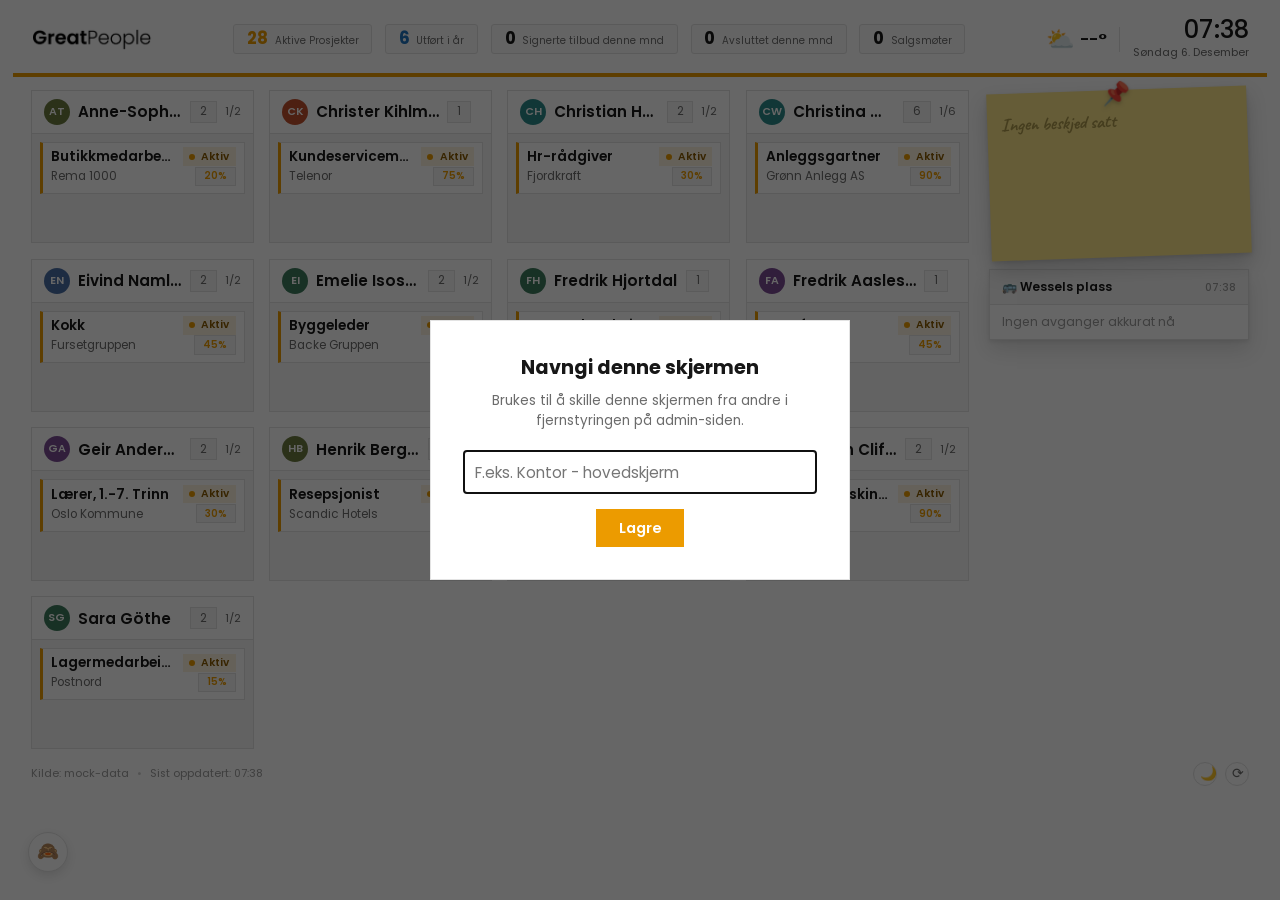
==== index.html @ 728143bd "Legg til Teamskanal-widget - siste meldinger fra Teams-gruppechatten Nytt panel i høyrespalten, mell" ====
<!DOCTYPE html>
<html lang="no">
<head>
<meta charset="UTF-8">
<meta name="viewport" content="width=device-width, initial-scale=1.0">
<title>Oppdragsoversikt</title>
<link rel="icon" href="assets/gp-favicon.png">
<link rel="preconnect" href="https://fonts.googleapis.com">
<link rel="preconnect" href="https://fonts.gstatic.com" crossorigin>
<link href="https://fonts.googleapis.com/css2?family=Poppins:wght@300;400;500;600;700&family=Caveat:wght@600;700&display=swap" rel="stylesheet">
<link rel="stylesheet" href="style.css">
</head>
<body>
<div class="board">

  <header class="topbar">
    <div class="brand">
      <img class="brand-logo" id="brandLogo" src="assets/great-people-black-logo.png" alt="GreatPeople">
    </div>

    <div class="stats" id="statsRow"></div>

    <div class="clock-block">
      <div class="vaer" id="vaerWidget">
        <div class="vaer-rad">
          <span class="vaer-ikon" id="vaerIkon">⛅</span>
          <span class="vaer-temp" id="vaerTemp">--°</span>
        </div>
        <span class="vaer-varsel" id="vaerVarsel" hidden>☂️ Ta med paraply</span>
      </div>
      <div class="clock-tid">
        <div class="clock" id="clock">--:--</div>
        <div class="date" id="dateLabel">-</div>
      </div>
    </div>
  </header>
  <div class="brand-bar"></div>

  <div class="content-row">
    <main id="lanes" class="lanes"></main>

    <aside class="side-stack" id="sideStack">
      <div class="postit">
        <div class="postit-pin">📌</div>
        <textarea id="notatTekst" class="postit-text" maxlength="500" placeholder="Ingen beskjed satt" readonly></textarea>
      </div>

      <div class="busstider">
        <div class="busstider-header" id="busstiderHeader">🚌 Wessels plass</div>
        <div class="busstider-liste" id="busstiderListe"></div>
      </div>

      <div class="teamskanal" id="teamskanalPanel" hidden>
        <div class="teamskanal-header" id="teamskanalHeader">💬 Teamskanal</div>
        <div class="teamskanal-liste" id="teamskanalListe"></div>
      </div>

      <div class="kundenytt" id="kundenyttPanel" hidden>
        <div class="kundenytt-header" id="kundenyttHeader">📣 Kundenytt</div>
        <div class="kundenytt-liste" id="kundenyttListe"></div>
      </div>
    </aside>
  </div>

  <footer class="statusbar">
    <span id="sourceBadge" class="source-badge">Kilde: mock-data</span>
    <span class="dot">•</span>
    <span id="updatedLabel">Sist oppdatert: -</span>
    <div class="statusbar-actions">
      <button id="temaBtn" type="button" title="Bytt tema" aria-label="Bytt mørkt/lyst tema">🌙</button>
      <button id="refreshBtn" type="button" title="Oppdater nå" aria-label="Oppdater nå">⟳</button>
    </div>
  </footer>

  <p id="emptyState" class="empty-state" hidden>Ingen aktive oppdrag akkurat nå.</p>

  <button id="gjesteKnapp" class="gjeste-knapp" type="button" title="Gjestevisning (Ctrl+Shift+G)" aria-label="Vis gjestevisning">🙈</button>

  <div class="feiring" id="feiringBanner" hidden>
    <div class="feiring-track" id="feiringTrack">
      <span class="feiring-tekst" id="feiringTekst1"></span>
      <span class="feiring-tekst" id="feiringTekst2" aria-hidden="true"></span>
    </div>
  </div>

  <div class="nyheter-banner" id="nyheterBanner" hidden>
    <div class="nyheter-banner-track" id="nyheterTrack">
      <span class="nyheter-banner-tekst" id="nyheterTekst1"></span>
      <span class="nyheter-banner-tekst" id="nyheterTekst2" aria-hidden="true"></span>
    </div>
  </div>

  <div class="bursdag-banner" id="bursdagBanner" hidden>
    <div class="bursdag-banner-track" id="bursdagBannerTrack">
      <span class="bursdag-banner-tekst" id="bursdagBannerTekst1"></span>
      <span class="bursdag-banner-tekst" id="bursdagBannerTekst2" aria-hidden="true"></span>
    </div>
  </div>

  <!-- Vises kun første gang tavlen åpnes på en ny fysisk skjerm/enhet - navnet lagres
       lokalt (localStorage) og brukes til å skille skjermer fra hverandre i
       fjernstyringen på /admin, se hentEllerLagSkjermNavn i app.js. -->
  <div class="skjerm-navngi" id="skjermNavngi" hidden>
    <div class="skjerm-navngi-boks">
      <h2>Navngi denne skjermen</h2>
      <p>Brukes til å skille denne skjermen fra andre i fjernstyringen på admin-siden.</p>
      <input type="text" id="skjermNavnInput" placeholder="F.eks. Kontor - hovedskjerm" maxlength="60">
      <button id="skjermNavnLagreKnapp" type="button">Lagre</button>
    </div>
  </div>

</div>

<!-- Gjestevisning - full-skjerm erstatning som skjuler kandidat-/kundenavn når det
     kommer besøk. Aktiveres med Ctrl+Shift+G, se veksleGjestevisning i app.js. -->
<div class="gjestevisning" id="gjestevisning" hidden>
  <header class="gjeste-topp">
    <img class="gjeste-logo" id="gjesteLogo" src="assets/great-people-black-logo.png" alt="GreatPeople">
    <div class="gjeste-vaer-klokke">
      <div class="gjeste-vaer-rad">
        <div class="vaer">
          <div class="vaer-rad">
            <span class="vaer-ikon" id="gjesteVaerIkon">⛅</span>
            <span class="vaer-temp" id="gjesteVaerTemp">--°</span>
          </div>
          <span class="vaer-varsel" id="gjesteVaerVarsel" hidden>☂️ Ta med paraply</span>
        </div>
        <div class="clock-tid">
          <div class="clock" id="gjesteKlokke">--:--</div>
          <div class="date" id="gjesteDato">-</div>
        </div>
      </div>
      <div class="gjeste-varsel-liste" id="gjesteVarselListe"></div>
    </div>
  </header>

  <section class="gjeste-hero">
    <h1>Vi gjør rekruttering enklere.</h1>
    <p class="gjeste-ingress">Flere og bedre kandidater raskere.</p>
  </section>

  <div class="gjeste-stats" id="gjesteStats"></div>

  <div class="gjeste-midt">
    <section class="gjeste-panel gjeste-tjenester">
      <h2>Våre tjenester</h2>
      <ul>
        <li>
          <span class="gjeste-tjeneste-navn">Rekruttere én</span>
          <span class="gjeste-tjeneste-tekst">Vi finner og kvalifiserer kandidaten til den faste stillingen</span>
        </li>
        <li>
          <span class="gjeste-tjeneste-navn">Rekruttere flere</span>
          <span class="gjeste-tjeneste-tekst">Flere roller i samme prosess, med felles fremdrift</span>
        </li>
        <li>
          <span class="gjeste-tjeneste-navn">Leie én eller flere</span>
          <span class="gjeste-tjeneste-tekst">Innleie og interim når behovet er midlertidig</span>
        </li>
      </ul>
    </section>

    <section class="gjeste-panel gjeste-graf-kort">
      <h2>Oppdrag fullført per måned</h2>
      <div class="gjeste-graf" id="gjesteGrafOppdrag"></div>
    </section>
  </div>

  <footer class="gjeste-bunn">
    <div class="gjeste-trender-kort">
      <h2>Vi er eksperter som rekrutterer eksperter</h2>
      <div class="gjeste-trender-liste" id="gjesteTrenderListe"></div>
    </div>
    <span class="gjeste-nettside">greatpeople.no</span>
  </footer>
</div>

<script src="data/mock-oppdrag.js"></script>
<script src="recman-adapter.js"></script>
<script src="busstider.js"></script>
<script src="telling.js"></script>
<script src="vaer.js"></script>
<script src="feiring.js"></script>
<script src="nrk.js"></script>
<script src="kundenytt.js"></script>
<script src="teamskanal.js"></script>
<script src="bursdager.js"></script>
<script src="app.js"></script>
</body>
</html>
---- style.css ----
/* Fargar og typografi hentet fra greatpeople.no (Poppins, sort/hvit, oransje
   #ec9b00 aksent, skarpe kanter - se README for detaljer om kilden). */
:root {
  --bg-0: #ffffff;
  --bg-1: #f7f7f7;
  --surface: #ffffff;
  --surface-2: #fafafa;
  --border: #e3e3e3;
  --text: #171717;
  --text-muted: #6b6b6b;
  --text-faint: #9c9c9c;

  --aktiv: #ec9b00;
  --aktiv-soft: rgba(236, 155, 0, 0.12);
  --utfort: #1e73be;
  --utfort-soft: rgba(30, 115, 190, 0.12);
  --pa-vent: #767676;
  --pa-vent-soft: rgba(118, 118, 118, 0.12);
  --neutral: #cfcfcf;

  /* Egne, mørkere varianter KUN til tekst oppå de lyse *-soft-flatene. Merkefargen
     #ec9b00 mot sin egen lyse tint gir bare 2.1:1 kontrast - altfor svakt å lese på
     en vegghengt skjerm. Selve merkefargen (kantlinjer, prikker, aksenter) er uendret. */
  --aktiv-tekst: #8a5b00;
  --utfort-tekst: #175a94;
  --pa-vent-tekst: #5c5c5c;

  --palette-1: #4a6fa5;
  --palette-2: #7b4b94;
  --palette-3: #c1502e;
  --palette-4: #2b8a8a;
  --palette-5: #6b7a3f;
  --palette-6: #4b4e9e;
  --palette-7: #a3542c;
  --palette-8: #3d7a5c;

  font-family: "Poppins", -apple-system, BlinkMacSystemFont, "Segoe UI", sans-serif;
}

/* Manuell nattmodus (bryter i footeren, se temaBtn i app.js) - blåfargen er lysnet
   noe (#4a9eef i stedet for #1e73be) siden den opprinnelige er for mørk til å lese
   godt mot en mørk bakgrunn. */
:root[data-theme="dark"] {
  --bg-0: #121212;
  --bg-1: #1a1a1a;
  --surface: #1e1e1e;
  --surface-2: #242424;
  --border: #333333;
  --text: #f0f0f0;
  --text-muted: #a8a8a8;
  --text-faint: #767676;

  --utfort: #4a9eef;
  --utfort-soft: rgba(74, 158, 239, 0.16);
  --aktiv-soft: rgba(236, 155, 0, 0.16);
  --pa-vent: #a8a8a8;
  --pa-vent-soft: rgba(168, 168, 168, 0.16);

  /* I nattmodus er det motsatt problem - mot mørk bakgrunn er det de LYSE variantene
     som leses best, så her peker tekstfargene tilbake på selve merkefargene. */
  --aktiv-tekst: #f0ad20;
  --utfort-tekst: #4a9eef;
  --pa-vent-tekst: #b8b8b8;
}

* { box-sizing: border-box; }

html, body {
  height: 100%;
  margin: 0;
  overflow: hidden;
  background: var(--bg-0);
  color: var(--text);
}

body {
  background: var(--bg-0);
}

.board {
  height: 100vh;
  display: flex;
  flex-direction: column;
  padding: clamp(14px, 2vh, 28px) clamp(18px, 2.4vw, 40px);
  /* ekstra bunnmarg reservert til feirings- OG nyhetsbanneren (44px hver + 8px luft),
     permanent slik at statuslinjen aldri havner under dem når feiringsbanneret dukker
     opp oppå den alltid synlige nyhetslinjen */
  padding-bottom: calc(clamp(14px, 2vh, 28px) + 96px);
  gap: clamp(10px, 1.4vh, 16px);
}

/* ---------- Topbar ---------- */

.topbar {
  display: flex;
  align-items: center;
  gap: clamp(8px, 1.6vw, 36px);
  flex-wrap: nowrap;
  min-width: 0;
}

.brand {
  display: flex;
  align-items: center;
  gap: 0.85rem;
  flex: 0 0 auto;
}

.brand-logo {
  height: clamp(22px, 2.6vh, 30px);
  width: auto;
  display: block;
}

.brand-divider {
  width: 1px;
  height: clamp(20px, 2.6vh, 28px);
  background: var(--border);
}

.brand h1 {
  font-size: clamp(0.92rem, 1.5vw, 1.45rem);
  font-weight: 600;
  margin: 0;
  letter-spacing: -0.01em;
  white-space: nowrap;
  color: var(--text);
}

.brand-bar {
  height: 4px;
  background: var(--aktiv);
  flex: 0 0 auto;
  margin: 0 clamp(-18px, -2.4vw, -40px);
}

.stats {
  display: flex;
  gap: clamp(5px, 1vw, 22px);
  flex: 1 1 auto;
  justify-content: center;
  min-width: 0;
}

.stat-card {
  display: flex;
  align-items: baseline;
  gap: 0.4rem;
  padding: clamp(0.22rem, 0.5vw, 0.35rem) clamp(0.5rem, 1vw, 1rem);
  background: var(--surface-2);
  border: 1px solid var(--border);
  border-radius: 3px;
  flex: 0 1 auto;
}

.stat-card .value {
  font-size: clamp(0.92rem, 1.3vw, 1.5rem);
  font-weight: 700;
  line-height: 1;
  color: var(--text);
}

/* Navn + dato tar mer plass enn et rent tall - holdt mindre enn de vanlige tallene
   slik at den ikke dominerer resten av statslinjen. */
.stat-card.bursdag .value {
  font-size: clamp(0.6rem, 0.78vw, 0.76rem);
  white-space: nowrap;
}

.stat-card .label {
  font-size: clamp(0.62rem, 0.78vw, 0.88rem);
  color: var(--text-muted);
  white-space: nowrap;
}

/* Aksentfargene brukes på store, fete tall (ikke liten tekst på tint bakgrunn som i
   status-pillene), så merkefargene fungerer fint her. */
.stat-card.accent-aktiv .value { color: var(--aktiv); }
.stat-card.accent-utfort .value { color: var(--utfort); }

.clock-block {
  flex: 0 0 auto;
  display: flex;
  align-items: center;
  gap: clamp(0.45rem, 1vw, 1.1rem);
}

.vaer {
  display: flex;
  flex-direction: column;
  align-items: flex-start;
  gap: 0.1rem;
  padding-right: clamp(0.45rem, 1vw, 1.1rem);
  border-right: 1px solid var(--border);
}

.vaer-rad {
  display: flex;
  align-items: center;
  gap: 0.3rem;
}

.vaer-varsel {
  font-size: clamp(0.55rem, 0.7vw, 0.68rem);
  font-weight: 600;
  color: var(--utfort);
  white-space: nowrap;
}

.vaer-ikon {
  font-size: clamp(1.1rem, 1.8vw, 1.7rem);
  line-height: 1;
}

.vaer-temp {
  font-variant-numeric: tabular-nums;
  font-weight: 600;
  font-size: clamp(0.85rem, 1.3vw, 1.25rem);
  color: var(--text);
}

.clock-tid {
  text-align: right;
}

.clock {
  font-family: "Poppins", sans-serif;
  font-variant-numeric: tabular-nums;
  font-size: clamp(1.1rem, 1.9vw, 1.9rem);
  font-weight: 500;
  letter-spacing: 0.01em;
  line-height: 1;
  color: var(--text);
  white-space: nowrap;
}

.date {
  font-size: clamp(0.62rem, 0.85vw, 0.85rem);
  color: var(--text-muted);
  text-transform: capitalize;
  margin-top: 0.15rem;
  white-space: nowrap;
}

/* ---------- Lanes ---------- */

/* Post-it/busstider/kundenytt sto tidligere som løst fastplasserte widgets i nedre
   høyre hjørne, hver med sin egen hånd-utregnede bottom-verdi. Det ga to problemer:
   dekket ekte kort når en rådgiver sin kolonne endte opp der (Sara Göthe/Espen
   Steinsrud), og et forsøk på å reservere plass til dem etterlot mye synlig tomrom
   over dem siden de selv bare sto nederst. Nå er de en ordentlig stablet spalte
   (.side-stack) ved siden av .lanes i layouten, se .content-row under - ingen
   fastposisjonering eller magiske pixel-offsets lenger. */
.content-row {
  flex: 1 1 auto;
  min-height: 0;
  display: flex;
  gap: clamp(12px, 1.6vw, 24px);
}

.lanes {
  flex: 1 1 auto;
  min-width: 0;
  min-height: 0;
  display: grid;
  grid-template-columns: repeat(auto-fit, minmax(220px, 1fr));
  grid-auto-rows: 1fr;
  gap: clamp(8px, 1.2vw, 20px);
  /* IKKE legg til padding-bottom her for å unngå at post-it/busstider/kundenytt
     overlapper kortene - forsøkt (200px) og reversert: tilpassKortStorrelseTilSkjerm()
     jobber allerede i overkant av det den klarer for å få alt til å vise uten
     skrolling, og mindre tilgjengelig høyde presset kort til å bli usynlig
     klippet av overflow:hidden i stedet for bare dekket av et panel - reelt
     datatap, verre enn det opprinnelige overlapp-problemet. */
}

.side-stack {
  flex: 0 0 260px;
  min-height: 0;
  display: flex;
  flex-direction: column;
  gap: clamp(10px, 1.4vh, 16px);
}

/* Tetthet skalerer ned kort/avatar/skrift når det er mange rådgivere,
   slik at tavlen fortsatt får plass til alle uten å stole på skrolling. */
.lanes.density-compact { grid-template-columns: repeat(auto-fit, minmax(190px, 1fr)); }
.lanes.density-dense { grid-template-columns: repeat(auto-fit, minmax(160px, 1fr)); }

.lanes.density-compact .lane-header {
  padding: 8px 12px;
  gap: 0.5rem;
}

.lanes.density-compact .avatar {
  width: 26px;
  height: 26px;
  font-size: 0.68rem;
}

/* Rådgivernavnet er det første man leter etter på avstand - hevet 2026-09-02 fra
   0.82rem/0.74rem, som ga ~13px og ~12px på en 1080p-skjerm. */
.lanes.density-compact .lane-header .name {
  font-size: 0.95rem;
}

.lanes.density-compact .lane-body {
  padding: 8px;
  gap: 0.45rem;
}

.lanes.density-dense .lane-header {
  padding: 6px 10px;
  gap: 0.4rem;
}

.lanes.density-dense .avatar {
  width: 22px;
  height: 22px;
  font-size: 0.6rem;
}

.lanes.density-dense .lane-header .name {
  font-size: 0.85rem;
}

.lanes.density-dense .lane-count {
  font-size: 0.62rem;
  padding: 0.1rem 0.45rem;
}

.lanes.density-dense .lane-body {
  padding: 6px;
  gap: 0.35rem;
}

/* Kort-skala styrer hvor kompakt ETT kort er, uavhengig av tetthet (som styrer
   kolonner/rådgivere). app.js velger nivå etter hvor mange oppdrag den fulleste
   rådgiveren har.
   Endret 2026-09-02: det var tidligere fire nivåer, hvor de to tetteste presset
   teksten ned til ~10px og ~9px - uleselig på en vegghengt skjerm, og de var i
   praksis ALLTID i bruk fordi algoritmen prioriterte "alt inn samtidig" over
   lesbarhet. Nå finnes bare to nivåer, begge med lesbar tekst, og rotasjonen
   (initialiserRotasjon i app.js) tar over for det som ikke får plass. */
.lanes.card-scale-1 .card {
  padding: 0.42rem 0.6rem;
}

.lanes.card-scale-1 .card .tittel {
  font-size: 0.95rem;
}

.lanes.card-scale-1 .card .kunde {
  font-size: 0.82rem;
}

.lanes.card-scale-1 .card .tittel-rad {
  margin-bottom: 0.1rem;
}

.lanes.card-scale-1 .card .kunde-rad {
  margin-bottom: 0.3rem;
}

.lanes.card-scale-1 .lane-body {
  gap: 0.3rem;
}

/* Tetteste nivå - fortsatt lesbar tekst (0.85rem / 0.74rem). Får det fortsatt ikke
   plass her, roterer kolonnen mellom sider i stedet for å krympe videre. */
.lanes.card-scale-2 .card {
  padding: 0.28rem 0.5rem;
}

.lanes.card-scale-2 .card .tittel {
  font-size: 0.85rem;
  line-height: 1.25;
}

.lanes.card-scale-2 .card .tittel-rad {
  margin-bottom: 0.05rem;
}

.lanes.card-scale-2 .card .kunde {
  font-size: 0.74rem;
  line-height: 1.2;
}

.lanes.card-scale-2 .card .kunde-rad {
  margin-bottom: 0.18rem;
}

.lanes.card-scale-2 .status-pill {
  font-size: 0.66rem;
  padding: 0.08rem 0.4rem;
}

.lanes.card-scale-2 .card-right {
  font-size: 0.68rem;
}

.lanes.card-scale-2 .lane-body {
  gap: 0.22rem;
}

.lane {
  display: flex;
  flex-direction: column;
  min-height: 0;
  background: var(--surface);
  border: 1px solid var(--border);
  overflow: hidden;
}

.lane-header {
  display: flex;
  align-items: center;
  gap: 0.65rem;
  padding: clamp(10px, 1.4vh, 16px) clamp(12px, 1.4vw, 18px);
  border-bottom: 1px solid var(--border);
  flex: 0 0 auto;
}

.avatar {
  width: clamp(30px, 2.6vw, 38px);
  height: clamp(30px, 2.6vw, 38px);
  border-radius: 50%;
  display: flex;
  align-items: center;
  justify-content: center;
  font-weight: 600;
  font-size: clamp(0.75rem, 1vw, 0.9rem);
  color: #ffffff;
  flex: 0 0 auto;
}

.lane-header .name {
  font-weight: 600;
  font-size: clamp(0.85rem, 1.1vw, 1rem);
  overflow: hidden;
  text-overflow: ellipsis;
  white-space: nowrap;
  color: var(--text);
}

.lane-count {
  margin-left: auto;
  font-size: clamp(0.72rem, 0.9vw, 0.82rem);
  color: var(--text-muted);
  background: var(--bg-1);
  border: 1px solid var(--border);
  padding: 0.1rem 0.55rem;
  flex: 0 0 auto;
}

/* "1/2" osv. - vises kun når rådgiveren har flere oppdrag enn det får plass til
   samtidig og kolonnen roterer mellom sider, se initialiserRotasjon()/rullSider()
   i app.js. Tom span (ingen innhold) resten av tiden, tar ikke plass da. */
.lane-side {
  font-size: clamp(0.7rem, 0.85vw, 0.8rem);
  /* var --text-faint (2.75:1 mot hvitt) - for svakt til å leses på avstand */
  color: var(--text-muted);
  font-variant-numeric: tabular-nums;
  flex: 0 0 auto;
}

.lane-body {
  flex: 1 1 auto;
  min-height: 0;
  /* Ingen skrolling. app.js krymper kortene til de får plass (to nivåer), og roterer
     mellom sider hvis selv det tetteste nivået ikke holder - se initialiserRotasjon. */
  overflow: hidden;
  padding: clamp(10px, 1.2vh, 14px);
  display: flex;
  flex-direction: column;
  gap: 0.6rem;
  background: var(--bg-1);
  /* Rolig innblending når rotasjonen bytter side (se visSide i app.js) */
  transition: opacity 0.18s ease;
}

.lane-body.bytter-side {
  opacity: 0;
}

.lane-empty {
  color: var(--text-faint);
  font-size: 0.85rem;
  padding: 0.5rem 0.2rem;
}

/* ---------- Cards ---------- */

.card {
  position: relative;
  background: var(--surface);
  border: 1px solid var(--border);
  border-left: 3px solid var(--neutral);
  padding: 0.7rem 0.85rem;
  flex: 0 0 auto;
}

.card.status-aktiv { border-left-color: var(--aktiv); }
.card.status-utfort { border-left-color: var(--utfort); opacity: 0.85; }
.card.status-paVent { border-left-color: var(--pa-vent); opacity: 0.85; }

/* Overlegg, ikke en del av flyten - tar aldri plass fra selve kortinnholdet, uansett
   hvor tett tilpassKortStorrelseTilSkjerm() pakker kortene sammen.
   Flyttet fra høyre til VENSTRE hjørne 2026-09-02: status-pillen ("Aktiv") ble flyttet
   opp på tittellinja samme dag, og lå da rett under "Ny"-merket i høyre hjørne. */
.ny-merke {
  position: absolute;
  top: -6px;
  left: -6px;
  background: var(--aktiv);
  color: #ffffff;
  font-size: 0.6rem;
  font-weight: 700;
  text-transform: uppercase;
  letter-spacing: 0.03em;
  padding: 0.12rem 0.4rem;
  line-height: 1.2;
  z-index: 1;
}

/* Rolle (linje 1) og kundenavn (linje 2) - egne linjer, alltid synlige på alle
   tetthetsnivåer (se card-scale-* under). Kunde-linjen hadde tidligere display:none på
   tetthet 2-4 for å spare høyde, som gjorde at kundenavnet i praksis var usynlig på de
   fleste kort - fjernet 2026-09-02. Et forsøk på å rulle for lange linjer i stedet for
   å klippe med "..." ble reversert samme dag (for mye samtidig bevegelse på tavlen) -
   hver linje forkortes nå bare med "..." i de sjeldne tilfellene den ikke får plass. */
/* Status ("Aktiv") og prosent/dato ligger på SAMME linje som hhv. rolle og kunde
   (høyrestilt), i stedet for en egen meta-rad under - sparer en hel linjes høyde per
   kort. Tekstene krymper (min-width:0 + ellipsis) før pillen/prosenten gjør det, siden
   de sistnevnte alltid skal være fullt lesbare. */
.card .tittel-rad,
.card .kunde-rad {
  display: flex;
  align-items: center;
  justify-content: space-between;
  gap: 0.5rem;
}

.card .tittel-rad {
  margin-bottom: 0.15rem;
}

/* Skriftstørrelsene er hevet 2026-09-02: tavlen henger på veggen og leses på avstand,
   men endte i praksis på ~10px tittel / ~9px kunde fordi tetthetsalgoritmen komprimerte
   så langt ned den kunne for å få ALT inn samtidig. Nå settes lesbarhet først, og
   rotasjonen (se initialiserRotasjon i app.js) tar seg av det som ikke får plass. */
.card .tittel {
  flex: 1 1 auto;
  min-width: 0;
  font-weight: 600;
  font-size: clamp(0.95rem, 1.05vw, 1.15rem);
  overflow: hidden;
  text-overflow: ellipsis;
  white-space: nowrap;
  color: var(--text);
}

.card .kunde {
  flex: 1 1 auto;
  min-width: 0;
  font-size: clamp(0.82rem, 0.9vw, 0.98rem);
  color: var(--text-muted);
  overflow: hidden;
  text-overflow: ellipsis;
  white-space: nowrap;
}

.status-pill {
  flex: 0 0 auto;
  display: inline-flex;
  align-items: center;
  gap: 0.4rem;
  font-size: clamp(0.66rem, 0.78vw, 0.74rem);
  font-weight: 600;
  padding: 0.18rem 0.55rem;
  white-space: nowrap;
}

.status-pill::before {
  content: "";
  width: 6px;
  height: 6px;
  border-radius: 50%;
  background: currentColor;
}

/* Tekstfargene er de mørkere *-tekst-variantene (se :root) - selve prikken beholder
   merkefargen, slik at fargekodingen er like tydelig som før. Prikken pulserte
   tidligere i det uendelige på hvert eneste aktive kort (50+ samtidig på tavlen);
   fjernet 2026-09-02 for å holde tavlen rolig. */
.status-pill.status-aktiv {
  color: var(--aktiv-tekst);
  background: var(--aktiv-soft);
}

.status-pill.status-aktiv::before {
  background: var(--aktiv);
}

.status-pill.status-utfort {
  color: var(--utfort-tekst);
  background: var(--utfort-soft);
}

.status-pill.status-utfort::before {
  background: var(--utfort);
}

.status-pill.status-paVent {
  color: var(--pa-vent-tekst);
  background: var(--pa-vent-soft);
}

.status-pill.status-paVent::before {
  background: var(--pa-vent);
}

.card-right {
  flex: 0 0 auto;
  display: flex;
  align-items: center;
  gap: 0.55rem;
  font-size: clamp(0.7rem, 0.82vw, 0.8rem);
  color: var(--text-muted);
  white-space: nowrap;
}

.card-right .fremdrift {
  background: var(--bg-1);
  border: 1px solid var(--border);
  padding: 0.1rem 0.5rem;
  font-size: 0.9em;
  font-weight: 600;
  color: var(--aktiv);
}

.progress-bar {
  height: 3px;
  margin-top: 0.4rem;
  background: var(--border);
  overflow: hidden;
}

.progress-bar-fill {
  height: 100%;
  background: var(--aktiv);
}

/* I tetteste kort-modus (mange oppdrag på én rådgiver) prioriteres plass
   fremfor progresjonslinjen - prosenttallet i card-right vises fortsatt. */
.lanes.card-scale-2 .progress-bar {
  display: none;
}

/* ---------- Footer / status ---------- */

.statusbar {
  flex: 0 0 auto;
  display: flex;
  align-items: center;
  gap: 0.5rem;
  font-size: clamp(0.68rem, 0.8vw, 0.78rem);
  color: var(--text-faint);
}

.statusbar .dot { opacity: 0.5; }

.statusbar-actions {
  margin-left: auto;
  display: flex;
  gap: 0.5rem;
}

.statusbar button {
  width: 24px;
  height: 24px;
  border-radius: 50%;
  border: 1px solid var(--border);
  background: transparent;
  color: var(--text-muted);
  cursor: pointer;
  font-size: 0.85rem;
  line-height: 1;
  transition: transform 0.4s ease, color 0.2s ease, border-color 0.2s ease;
}

.statusbar button:hover {
  color: var(--text);
  border-color: var(--aktiv);
}

.statusbar button.spinning {
  transform: rotate(360deg);
}

.empty-state {
  position: absolute;
  inset: 0;
  display: flex;
  align-items: center;
  justify-content: center;
  color: var(--text-muted);
  font-size: 1.1rem;
}

#emptyState[hidden] {
  display: none;
}

/* ---------- Gjeste-knapp ---------- */

.gjeste-knapp {
  position: fixed;
  left: 28px;
  bottom: 28px;
  width: 40px;
  height: 40px;
  border-radius: 50%;
  border: 1px solid var(--border);
  background: var(--surface);
  color: var(--text-muted);
  font-size: 1.1rem;
  line-height: 1;
  cursor: pointer;
  display: flex;
  align-items: center;
  justify-content: center;
  box-shadow: 0 4px 10px rgba(0, 0, 0, 0.1);
  z-index: 50;
  transition: transform 0.15s ease, border-color 0.15s ease;
}

.gjeste-knapp:hover {
  border-color: var(--aktiv);
  transform: translateY(-1px);
}

/* ---------- Post-it ---------- */

.postit {
  flex: 0 0 auto;
  position: relative;
  min-height: 150px;
  background: #fde68a;
  box-shadow: 0 10px 20px rgba(0, 0, 0, 0.18), 0 2px 4px rgba(0, 0, 0, 0.1);
  transform: rotate(-2deg);
  padding: 18px 12px 12px;
  transition: transform 0.2s ease;
}

.postit:hover,
.postit:focus-within {
  transform: rotate(0deg) scale(1.03);
}

.postit-pin {
  position: absolute;
  top: -14px;
  left: 50%;
  transform: translateX(-50%);
  font-size: 1.4rem;
  filter: drop-shadow(0 2px 2px rgba(0, 0, 0, 0.25));
}

.postit-text {
  width: 100%;
  height: 130px;
  border: none;
  background: transparent;
  resize: none;
  cursor: default;
  font-family: "Caveat", "Poppins", cursive, sans-serif;
  font-size: 1.15rem; /* håndskrift-fonter virker mindre enn Poppins ved samme størrelse */
  font-weight: 700;
  color: #4a3b00;
  line-height: 1.3;
}

.postit-text::placeholder {
  color: rgba(74, 59, 0, 0.45);
}

.postit-text:focus {
  outline: none;
}

/* ---------- Busstider ---------- */

.busstider {
  flex: 0 0 auto;
  background: var(--surface);
  border: 1px solid var(--border);
  box-shadow: 0 10px 20px rgba(0, 0, 0, 0.12), 0 2px 4px rgba(0, 0, 0, 0.08);
}

.busstider-header {
  display: flex;
  align-items: baseline;
  justify-content: space-between;
  gap: 0.5rem;
  padding: 8px 12px;
  font-weight: 600;
  font-size: 0.76rem;
  border-bottom: 1px solid var(--border);
  background: var(--bg-1);
  overflow: hidden;
}

.busstider-header > span:first-child {
  overflow: hidden;
  text-overflow: ellipsis;
  white-space: nowrap;
}

.busstider-liste {
  padding: 8px 12px;
  display: flex;
  flex-direction: column;
  gap: 0.4rem;
  min-height: 24px;
  max-height: 180px; /* rundt 6 avganger - grense for at rutenett-innrykket nederst stemmer */
  overflow: hidden;
}

.buss-rad {
  display: flex;
  align-items: center;
  gap: 0.5rem;
  font-size: 0.78rem;
}

.buss-linje {
  flex: 0 0 auto;
  min-width: 2.1rem;
  text-align: center;
  font-weight: 700;
  font-size: 0.68rem;
  color: #ffffff;
  background: var(--aktiv);
  padding: 0.05rem 0.3rem;
  white-space: nowrap;
}

.buss-destinasjon {
  flex: 1 1 auto;
  overflow: hidden;
  text-overflow: ellipsis;
  white-space: nowrap;
  color: var(--text);
}

.buss-tid {
  flex: 0 0 auto;
  font-variant-numeric: tabular-nums;
  color: var(--text-muted);
  font-weight: 600;
}

.buss-tom {
  font-size: 0.78rem;
  color: var(--text-faint);
}

/* ---------- Kundenytt (omtale av kunder i nyhetene) ---------- */

.kundenytt {
  flex: 0 0 auto;
  max-height: 140px; /* viser kun én sak av gangen (karusell), ikke flere stablet */
  background: var(--surface);
  border: 1px solid var(--border);
  box-shadow: 0 10px 20px rgba(0, 0, 0, 0.12), 0 2px 4px rgba(0, 0, 0, 0.08);
  transform: translateX(120%);
  transition: transform 0.5s cubic-bezier(0.34, 1.56, 0.64, 1);
}

.kundenytt.vis {
  transform: translateX(0);
}

.kundenytt-header {
  display: flex;
  align-items: baseline;
  justify-content: space-between;
  gap: 0.5rem;
  padding: 8px 12px;
  font-weight: 600;
  font-size: 0.76rem;
  border-bottom: 1px solid var(--border);
  background: var(--bg-1);
}

.panel-oppdatert {
  font-weight: 500;
  font-size: 0.66rem;
  color: var(--text-faint);
  font-variant-numeric: tabular-nums;
  flex: none;
}

.kundenytt-liste {
  padding: 8px 12px;
  display: flex;
  flex-direction: column;
  gap: 0.5rem;
  max-height: 100px;
  overflow: hidden;
  transition: opacity 0.3s ease;
}

.kundenytt-liste.bytter { opacity: 0; }

.kundenytt-rad { display: flex; flex-direction: column; gap: 0.1rem; }

.kundenytt-selskap {
  font-size: 0.74rem;
  font-weight: 700;
  color: var(--text); /* nøytral, ikke oransje - skal ikke lese som en feiring */
  text-transform: uppercase;
  letter-spacing: 0.02em;
}

.kundenytt-tittel {
  font-size: 0.8rem;
  color: var(--text);
  line-height: 1.3;
  display: -webkit-box;
  -webkit-line-clamp: 3; /* kun én sak vises av gangen nå, så den får mer plass til å leses fullt ut */
  -webkit-box-orient: vertical;
  overflow: hidden;
  text-overflow: ellipsis;
}

.kundenytt-kilde {
  font-size: 0.7rem;
  color: var(--text-muted);
}

/* ---------- Teamskanal (siste meldinger fra Teams-gruppechatten) ---------- */

.teamskanal {
  flex: 0 0 auto;
  background: var(--surface);
  border: 1px solid var(--border);
  box-shadow: 0 10px 20px rgba(0, 0, 0, 0.12), 0 2px 4px rgba(0, 0, 0, 0.08);
}

.teamskanal-header {
  display: flex;
  align-items: baseline;
  justify-content: space-between;
  gap: 0.5rem;
  padding: 8px 12px;
  font-weight: 600;
  font-size: 0.76rem;
  border-bottom: 1px solid var(--border);
  background: var(--bg-1);
}

.teamskanal-liste {
  padding: 8px 12px;
  display: flex;
  flex-direction: column;
  gap: 0.55rem;
}

.teamskanal-rad { display: flex; flex-direction: column; gap: 0.1rem; }

.teamskanal-topp {
  display: flex;
  align-items: baseline;
  justify-content: space-between;
  gap: 0.5rem;
}

.teamskanal-fra {
  font-size: 0.72rem;
  font-weight: 700;
  color: var(--text);
  overflow: hidden;
  text-overflow: ellipsis;
  white-space: nowrap;
}

.teamskanal-tid {
  font-size: 0.66rem;
  color: var(--text-faint);
  font-variant-numeric: tabular-nums;
  flex: none;
}

.teamskanal-tekst {
  font-size: 0.78rem;
  color: var(--text-muted);
  line-height: 1.3;
  white-space: pre-wrap; /* hele meldingen skal med, ikke bare de første linjene */
  overflow-wrap: break-word;
}

/* ---------- Gjestevisning (Ctrl+Shift+G) ---------- */

/* Gjestesiden er det besøkende og kunder ser (aktiveres automatisk 11:00-11:30, se
   sjekkGjestevindu i app.js). Formspråket er hentet fra greatpeople.no: Poppins i vekt
   500 på store overskrifter, skarpe kanter, hvit flate med sort tekst og oransje aksent,
   og et venstrestilt hero-utsagn i stedet for en midtstilt tallvegg. Ingen kandidat-
   eller kundenavn skal forekomme her - kun aggregerte tall. */
.gjestevisning {
  position: fixed;
  inset: 0;
  z-index: 1000;
  background: var(--bg-0);
  display: grid;
  grid-template-rows: auto auto auto 1fr auto;
  gap: clamp(14px, 2.4vh, 34px);
  padding: clamp(22px, 3.4vh, 52px) clamp(26px, 4vw, 76px);
  opacity: 0;
  pointer-events: none;
  transition: opacity 0.4s ease;
  overflow: hidden;
}

.gjestevisning.vis {
  opacity: 1;
  pointer-events: auto;
}

.gjeste-topp {
  display: flex;
  align-items: flex-start;
  justify-content: space-between;
  gap: 1.5rem;
}

.gjeste-logo {
  height: clamp(30px, 3.4vh, 46px);
}

/* Selve utsagnet - samme setning og vekt som hero-en på greatpeople.no */
.gjeste-hero h1 {
  margin: 0;
  font-size: clamp(2.4rem, 5vw, 5rem);
  font-weight: 500;
  line-height: 1.04;
  letter-spacing: -0.02em;
  color: var(--text);
}

.gjeste-ingress {
  margin: clamp(0.5rem, 1.2vh, 1rem) 0 0;
  font-size: clamp(1.1rem, 1.9vw, 2rem);
  font-weight: 500;
  color: var(--aktiv);
}

.gjeste-stats {
  display: grid;
  grid-template-columns: repeat(3, 1fr);
  gap: clamp(14px, 2vw, 34px);
}

/* Aksentstrek på toppen i stedet for en hel ramme - roligere, og de store tallene får
   stå for seg selv slik de gjør på nettsiden. */
.gjeste-stat {
  padding: clamp(12px, 1.8vh, 22px) clamp(14px, 1.4vw, 22px);
  background: var(--surface);
  border-top: 3px solid var(--aktiv);
  border-bottom: 1px solid var(--border);
}

.gjeste-stat .verdi {
  font-size: clamp(2.4rem, 5vw, 4.4rem);
  font-weight: 500;
  color: var(--text);
  line-height: 1;
  font-variant-numeric: tabular-nums;
}

.gjeste-stat .etikett {
  margin-top: 0.45rem;
  font-size: clamp(0.78rem, 1vw, 1rem);
  color: var(--text-muted);
}

.gjeste-midt {
  display: grid;
  grid-template-columns: minmax(0, 1fr) minmax(0, 1.15fr);
  gap: clamp(14px, 2vw, 34px);
  min-height: 0;
}

.gjeste-panel {
  display: flex;
  flex-direction: column;
  min-height: 0;
  padding: clamp(14px, 2vh, 26px) clamp(16px, 1.8vw, 28px);
  background: var(--surface);
  border: 1px solid var(--border);
}

.gjeste-panel h2 {
  margin: 0 0 clamp(0.7rem, 1.6vh, 1.3rem);
  font-size: clamp(0.95rem, 1.2vw, 1.25rem);
  font-weight: 500;
  color: var(--text);
}

.gjeste-tjenester ul {
  margin: 0;
  padding: 0;
  list-style: none;
  display: flex;
  flex-direction: column;
  justify-content: space-evenly;
  flex: 1 1 auto;
  min-height: 0;
}

.gjeste-tjenester li {
  padding: clamp(0.5rem, 1.1vh, 0.9rem) 0 clamp(0.5rem, 1.1vh, 0.9rem) clamp(0.7rem, 1vw, 1.1rem);
  border-left: 3px solid var(--aktiv);
  margin-bottom: clamp(0.4rem, 0.9vh, 0.8rem);
}

.gjeste-tjenester li:last-child { margin-bottom: 0; }

.gjeste-tjeneste-navn {
  display: block;
  font-size: clamp(1rem, 1.35vw, 1.4rem);
  font-weight: 500;
  color: var(--text);
}

.gjeste-tjeneste-tekst {
  display: block;
  margin-top: 0.2rem;
  font-size: clamp(0.78rem, 0.95vw, 0.98rem);
  color: var(--text-muted);
  line-height: 1.4;
}

.gjeste-graf {
  display: flex;
  align-items: stretch;
  justify-content: space-between;
  gap: clamp(4px, 0.6vw, 10px);
  flex: 1 1 auto;
  min-height: 0;
}

.gjeste-graf-soyle {
  flex: 1 1 0;
  display: flex;
  flex-direction: column;
  align-items: center;
}

.gjeste-graf-track {
  flex: 1 1 auto;
  width: 100%;
  display: flex;
  align-items: flex-end;
  justify-content: center;
}

.gjeste-graf-bar {
  width: 100%;
  max-width: 30px;
  background: var(--aktiv);
  min-height: 3px;
  transition: height 0.6s ease;
}

.gjeste-graf-tall {
  font-size: clamp(0.68rem, 0.85vw, 0.9rem);
  font-weight: 500;
  color: var(--text);
  margin-bottom: 0.3rem;
  font-variant-numeric: tabular-nums;
}

.gjeste-graf-etikett {
  margin-top: 0.4rem;
  font-size: clamp(0.62rem, 0.78vw, 0.82rem);
  color: var(--text-muted);
  text-transform: uppercase;
}

.gjeste-bunn {
  display: flex;
  align-items: flex-end;
  justify-content: space-between;
  gap: clamp(14px, 2vw, 34px);
  padding-top: clamp(10px, 1.6vh, 20px);
  border-top: 1px solid var(--border);
}

.gjeste-trender-kort {
  flex: 1 1 auto;
  min-width: 0;
}

.gjeste-trender-kort h2 {
  margin: 0 0 clamp(0.5rem, 1.1vh, 0.9rem);
  font-size: clamp(0.95rem, 1.2vw, 1.25rem);
  font-weight: 500;
  color: var(--text);
}

.gjeste-trender-liste {
  display: grid;
  grid-template-columns: repeat(4, 1fr);
  gap: clamp(12px, 1.6vw, 30px);
}

.gjeste-trend {
  padding-right: clamp(6px, 0.8vw, 12px);
}

/* Nøytral farge (ikke oransje) - dette er bransjefakta, ikke våre egne tall, og skal
   lese seg tydelig annerledes enn gjeste-stat sine egne prestasjonstall. */
.gjeste-trend .tall {
  font-size: clamp(1.2rem, 1.8vw, 1.8rem);
  font-weight: 500;
  color: var(--text);
  line-height: 1;
  font-variant-numeric: tabular-nums;
}

.gjeste-trend .tekst {
  margin-top: 0.3rem;
  font-size: clamp(0.7rem, 0.85vw, 0.88rem);
  color: var(--text-muted);
  line-height: 1.35;
}

.gjeste-nettside {
  flex: 0 0 auto;
  font-size: clamp(0.85rem, 1.1vw, 1.15rem);
  font-weight: 500;
  color: var(--aktiv);
  white-space: nowrap;
}

.gjeste-vaer-klokke {
  display: flex;
  flex-direction: column;
  align-items: flex-end;
  gap: 0.5rem;
  flex: 0 0 auto;
}

.gjeste-vaer-rad {
  display: flex;
  align-items: center;
  gap: clamp(0.45rem, 1vw, 1.1rem);
}

.gjeste-varsel-liste {
  display: flex;
  gap: 0.5rem;
}

.gjeste-varsel-dag {
  display: flex;
  flex-direction: column;
  align-items: center;
  gap: 0.15rem;
  padding: 0.3rem 0.55rem;
  border: 1px solid var(--border);
}

.gjeste-varsel-dag .ukedag {
  font-size: 0.62rem;
  font-weight: 600;
  color: var(--text);
  text-transform: capitalize;
}

.gjeste-varsel-dag .ikon {
  font-size: 1.1rem;
  line-height: 1;
}

.gjeste-varsel-dag .temp {
  font-size: 0.62rem;
  font-variant-numeric: tabular-nums;
  color: var(--text-muted);
  white-space: nowrap;
}

/* ---------- Feiring (kandidat landet / ny kunde) - egen linje, over nyhetslinjen ---------- */

.feiring {
  position: fixed;
  left: 0;
  right: 0;
  bottom: 44px;
  height: 44px;
  z-index: 100;
  overflow: hidden;
  background: none;
  pointer-events: none;
  display: flex;
  align-items: center;
  transform: translateY(100%);
  transition: transform 0.5s cubic-bezier(0.34, 1.56, 0.64, 1);
}

.feiring.vis {
  transform: translateY(0);
}

/* display:flex over slår ellers ut den native [hidden]-skjulingen (se .skjerm-navngi[hidden]) */
.feiring[hidden] {
  display: none;
}

.feiring-track {
  display: flex;
  align-items: center;
  white-space: nowrap;
  animation: feiring-rull 30s linear infinite;
  will-change: transform;
}

.feiring-tekst {
  display: inline-flex;
  align-items: center;
}

.feiring-item {
  display: inline-flex;
  align-items: center;
  gap: 0.4em;
  padding-right: 6vw;
  font-family: "Poppins", sans-serif;
  font-weight: 700;
  font-size: 1.15rem;
  color: var(--aktiv);
  letter-spacing: 0.01em;
}

@keyframes feiring-rull {
  from { transform: translateX(0); }
  to { transform: translateX(-50%); }
}

/* ---------- Nyheter (NRK/TV2-overskrifter) - egen linje nederst, under feiringslinjen ---------- */

.nyheter-banner {
  position: fixed;
  left: 0;
  right: 0;
  bottom: 0;
  height: 44px;
  z-index: 100;
  overflow: hidden;
  background: none;
  pointer-events: none;
  display: flex;
  align-items: center;
  transform: translateY(100%);
  transition: transform 0.5s cubic-bezier(0.34, 1.56, 0.64, 1);
}

.nyheter-banner.vis {
  transform: translateY(0);
}

/* display:flex over slår ellers ut den native [hidden]-skjulingen (se .skjerm-navngi[hidden]) */
.nyheter-banner[hidden] {
  display: none;
}

.nyheter-banner-track {
  display: flex;
  align-items: center;
  white-space: nowrap;
  animation: feiring-rull 33s linear infinite;
  will-change: transform;
}

.nyheter-banner-tekst {
  display: inline-flex;
  align-items: center;
}

.nyheter-item {
  display: inline-flex;
  align-items: center;
  gap: 0.4em;
  padding-right: 6vw;
  font-family: "Poppins", sans-serif;
  font-weight: 700;
  font-size: 1.15rem;
  color: var(--text);
  letter-spacing: 0.01em;
}

.nyheter-kilde-logo {
  height: 1.1em;
  width: 1.1em;
  object-fit: contain;
  flex: none;
}

/* ---------- Skjerm-navngivning (førstegangsoppsett per fysisk skjerm) ---------- */

.skjerm-navngi {
  position: fixed;
  inset: 0;
  z-index: 2000; /* over absolutt alt - må besvares før noe annet er relevant */
  background: rgba(0, 0, 0, 0.6);
  display: flex;
  align-items: center;
  justify-content: center;
}

/* display:flex over slår ellers ut den native [hidden]-skjulingen */
.skjerm-navngi[hidden] {
  display: none;
}

.skjerm-navngi-boks {
  background: var(--surface);
  border: 1px solid var(--border);
  padding: 2rem;
  width: min(420px, 90vw);
  text-align: center;
}

.skjerm-navngi-boks h2 {
  margin: 0 0 0.6rem;
  font-size: 1.2rem;
}

.skjerm-navngi-boks p {
  margin: 0 0 1.2rem;
  color: var(--text-muted);
  font-size: 0.85rem;
}

.skjerm-navngi-boks input {
  display: block;
  width: 100%;
  font-family: "Poppins", sans-serif;
  font-size: 0.95rem;
  border: 1px solid var(--border);
  padding: 0.6rem 0.7rem;
  margin-bottom: 0.9rem;
  color: var(--text);
  background: var(--bg-0);
}

.skjerm-navngi-boks button {
  background: var(--aktiv);
  color: #ffffff;
  border: none;
  font-family: "Poppins", sans-serif;
  font-weight: 600;
  font-size: 0.9rem;
  padding: 0.55rem 1.4rem;
  cursor: pointer;
}

/* ---------- Bursdag (midt på skjermen, kun på selve dagen) ---------- */

.bursdag-banner {
  position: fixed;
  left: 0;
  right: 0;
  top: 50%;
  height: 76px;
  z-index: 200; /* over alt annet, inkludert kundenytt/postit - dette er en engangsfeiring */
  overflow: hidden;
  pointer-events: none;
  display: flex;
  align-items: center;
  background: linear-gradient(90deg, #fff3d6, #ffe0a3, #fff3d6);
  border-top: 3px solid var(--aktiv);
  border-bottom: 3px solid var(--aktiv);
  box-shadow: 0 10px 40px rgba(0, 0, 0, 0.25);
  opacity: 0;
  transform: translateY(-50%) scale(0.92);
  transition: opacity 0.5s ease, transform 0.5s cubic-bezier(0.34, 1.56, 0.64, 1);
}

.bursdag-banner.vis {
  opacity: 1;
  transform: translateY(-50%) scale(1);
}

.bursdag-banner-track {
  display: flex;
  align-items: center;
  white-space: nowrap;
  animation: bursdag-rull 25s linear infinite;
  will-change: transform;
}

.bursdag-banner-tekst {
  display: inline-block;
  padding-right: 6vw;
  font-family: "Poppins", sans-serif;
  font-weight: 800;
  font-size: 1.6rem;
  color: #4a3b00; /* fast mørk farge - banneret har egen lys bakgrunn uansett tema */
  letter-spacing: 0.01em;
}

@keyframes bursdag-rull {
  from { transform: translateX(0); }
  to { transform: translateX(-50%); }
}

@media (max-width: 720px) {
  html, body { overflow-y: auto; }
  .board { height: auto; min-height: 100vh; }
  .lanes { grid-template-columns: 1fr; }
  .lane { max-height: 60vh; }
  .stats { display: none; }
  .postit { right: 170px; bottom: 108px; width: 160px; }
  .busstider { right: 12px; bottom: 276px; width: 150px; }
  .kundenytt { right: 12px; bottom: 144px; width: 150px; max-height: 120px; }
  .feiring-item { font-size: 0.95rem; }
  .nyheter-item { font-size: 0.95rem; }
  .gjeste-stat { flex-basis: 45%; }
  .gjeste-trender-liste { grid-template-columns: repeat(2, 1fr); }
  .gjeste-vaer-klokke { position: static; align-items: center; margin-top: 0.6rem; }
  .gjeste-knapp { left: 12px; bottom: 12px; width: 34px; height: 34px; }
  .bursdag-banner { height: 56px; }
  .bursdag-banner-tekst { font-size: 1.1rem; }
}
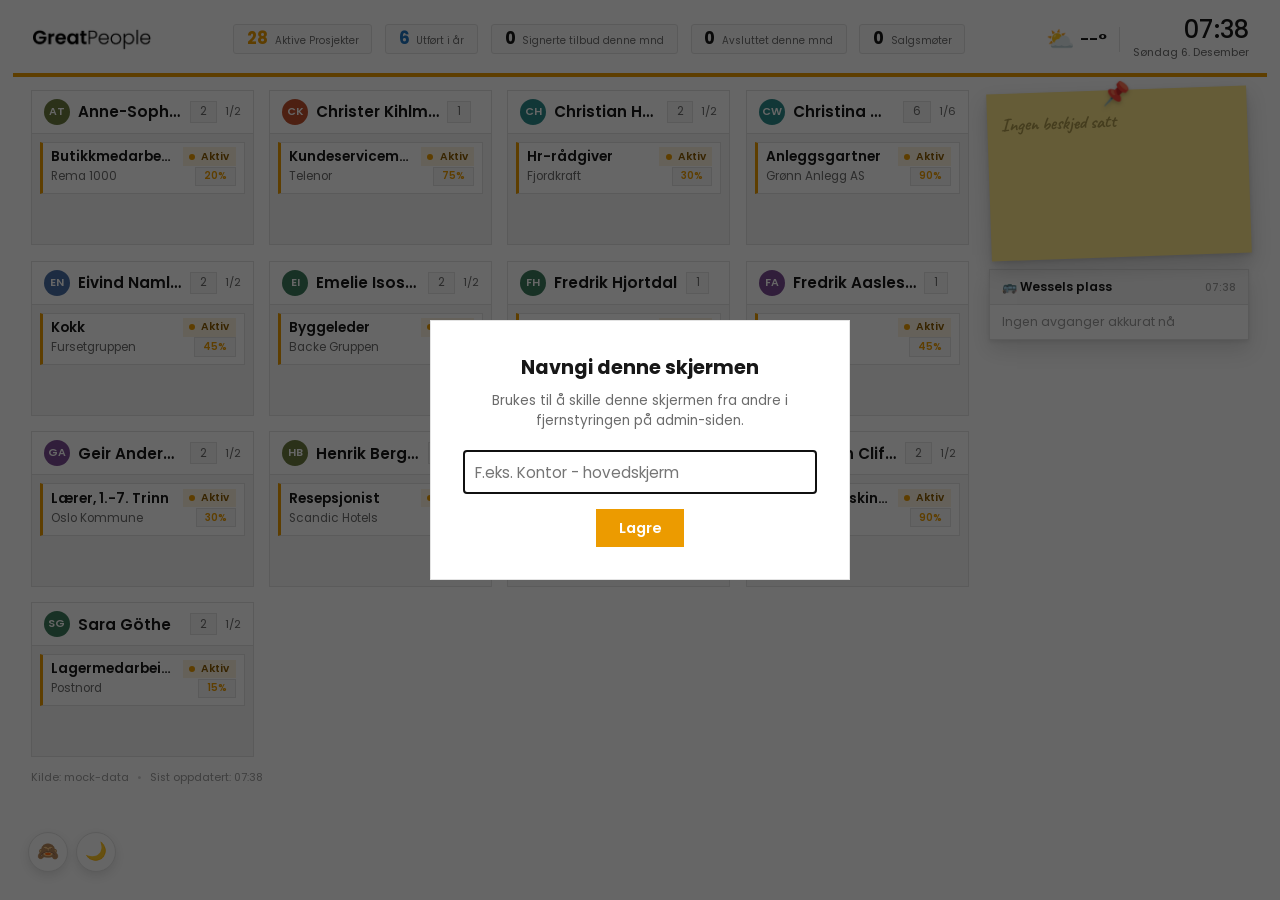
==== commit a569a88d: "Fjern oppdateringsknappen, flytt tema-knappen ved siden av gjeste-ikonet Oppdater-knappen (⟳) i stat" ====
--- a/index.html
+++ b/index.html
@@ -66,15 +66,12 @@
     <span id="sourceBadge" class="source-badge">Kilde: mock-data</span>
     <span class="dot">•</span>
     <span id="updatedLabel">Sist oppdatert: -</span>
-    <div class="statusbar-actions">
-      <button id="temaBtn" type="button" title="Bytt tema" aria-label="Bytt mørkt/lyst tema">🌙</button>
-      <button id="refreshBtn" type="button" title="Oppdater nå" aria-label="Oppdater nå">⟳</button>
-    </div>
   </footer>
 
   <p id="emptyState" class="empty-state" hidden>Ingen aktive oppdrag akkurat nå.</p>
 
   <button id="gjesteKnapp" class="gjeste-knapp" type="button" title="Gjestevisning (Ctrl+Shift+G)" aria-label="Vis gjestevisning">🙈</button>
+  <button id="temaBtn" class="gjeste-knapp tema-knapp" type="button" title="Bytt tema" aria-label="Bytt mørkt/lyst tema">🌙</button>
 
   <div class="feiring" id="feiringBanner" hidden>
     <div class="feiring-track" id="feiringTrack">
@@ -164,6 +161,11 @@
       <h2>Oppdrag fullført per måned</h2>
       <div class="gjeste-graf" id="gjesteGrafOppdrag"></div>
     </section>
+
+    <section class="gjeste-panel gjeste-praktisk">
+      <h2 id="gjesteAvgangerTittel">🚌 Wessels plass</h2>
+      <div class="gjeste-avganger" id="gjesteAvganger"></div>
+    </section>
   </div>
 
   <footer class="gjeste-bunn">
--- a/style.css
+++ b/style.css
@@ -670,34 +670,6 @@
 
 .statusbar .dot { opacity: 0.5; }
 
-.statusbar-actions {
-  margin-left: auto;
-  display: flex;
-  gap: 0.5rem;
-}
-
-.statusbar button {
-  width: 24px;
-  height: 24px;
-  border-radius: 50%;
-  border: 1px solid var(--border);
-  background: transparent;
-  color: var(--text-muted);
-  cursor: pointer;
-  font-size: 0.85rem;
-  line-height: 1;
-  transition: transform 0.4s ease, color 0.2s ease, border-color 0.2s ease;
-}
-
-.statusbar button:hover {
-  color: var(--text);
-  border-color: var(--aktiv);
-}
-
-.statusbar button.spinning {
-  transform: rotate(360deg);
-}
-
 .empty-state {
   position: absolute;
   inset: 0;
@@ -738,6 +710,12 @@
 .gjeste-knapp:hover {
   border-color: var(--aktiv);
   transform: translateY(-1px);
+}
+
+/* Tema-knappen (mørk/lys) flyttet hit fra statusbar-bunnlinjen - deler .gjeste-knapp
+   sin runde stil, plassert rett ved siden av. */
+.tema-knapp {
+  left: 76px;
 }
 
 /* ---------- Post-it ---------- */
@@ -1014,9 +992,18 @@
   z-index: 1000;
   background: var(--bg-0);
   display: grid;
+  /* "auto"-rader + align-content:center ble forsøkt her for å fordele overskytende
+     høyde jevnt i stedet for å presse alt inn i midt-raden - reversert (03.09.2026):
+     ga tekst som overlappet på ekte skjerm, siden .gjeste-tjenester sin
+     justify-content:space-evenly (flex:1 1 auto uten en fast foreldre-høyde å vokse
+     inn i) regnet ut en annen - for lav - høyde enn det som faktisk ble rendret.
+     1fr gir midt-raden en eksplisitt høyde å style etter, som er langt mer robust. */
   grid-template-rows: auto auto auto 1fr auto;
   gap: clamp(14px, 2.4vh, 34px);
   padding: clamp(22px, 3.4vh, 52px) clamp(26px, 4vw, 76px);
+  /* Reservert plass til nyhetsbanneret (44px + litt luft) nederst, slik at
+     .gjeste-bunn aldri havner under det rullende banneret - se .nyheter-banner. */
+  padding-bottom: calc(clamp(22px, 3.4vh, 52px) + 56px);
   opacity: 0;
   pointer-events: none;
   transition: opacity 0.4s ease;
@@ -1087,7 +1074,7 @@
 
 .gjeste-midt {
   display: grid;
-  grid-template-columns: minmax(0, 1fr) minmax(0, 1.15fr);
+  grid-template-columns: minmax(0, 1fr) minmax(0, 1.1fr) minmax(0, 0.95fr);
   gap: clamp(14px, 2vw, 34px);
   min-height: 0;
 }
@@ -1099,6 +1086,11 @@
   padding: clamp(14px, 2vh, 26px) clamp(16px, 1.8vw, 28px);
   background: var(--surface);
   border: 1px solid var(--border);
+  /* Ytterste sikkerhetsnett - uansett hva som en dag overraskende blir for høyt inni et
+     panel, skal det ALDRI kunne renne ut og overlappe raden under (se 03.09.2026-feilen
+     i .gjeste-tjenester li). Klipt innhold i en boks er en langt mindre synlig feil enn
+     tekst som legger seg oppå neste seksjon. */
+  overflow: hidden;
 }
 
 .gjeste-panel h2 {
@@ -1114,18 +1106,27 @@
   list-style: none;
   display: flex;
   flex-direction: column;
-  justify-content: space-evenly;
+  gap: clamp(0.3rem, 0.9vh, 0.8rem);
   flex: 1 1 auto;
   min-height: 0;
 }
 
+/* justify-content:space-evenly (tidligere) fordeler bare LUFTEN mellom elementene -
+   den krymper aldri selve elementene når det er for lite plass, så teksten rant rett
+   forbi boksens kant og oppå "Vi er eksperter..."-raden under på en trangere skjerm
+   enn det som ble testet her (03.09.2026). flex:1 1 0 + min-height:0 gjør at de tre
+   punktene faktisk deler OG krymper likt innenfor boksens høyde, med overflow:hidden
+   som siste sikkerhetsnett - klipping er en langt mindre synlig feil enn overlapp. */
 .gjeste-tjenester li {
-  padding: clamp(0.5rem, 1.1vh, 0.9rem) 0 clamp(0.5rem, 1.1vh, 0.9rem) clamp(0.7rem, 1vw, 1.1rem);
+  flex: 1 1 0;
+  min-height: 0;
+  display: flex;
+  flex-direction: column;
+  justify-content: center;
+  padding: 0 0 0 clamp(0.7rem, 1vw, 1.1rem);
   border-left: 3px solid var(--aktiv);
-  margin-bottom: clamp(0.4rem, 0.9vh, 0.8rem);
-}
-
-.gjeste-tjenester li:last-child { margin-bottom: 0; }
+  overflow: hidden;
+}
 
 .gjeste-tjeneste-navn {
   display: block;
@@ -1189,6 +1190,52 @@
   text-transform: uppercase;
 }
 
+/* Praktisk info for besøkende - rutetabellen, roterer gjennom akkurat de samme
+   holdeplassene/linjene som det interne panelet (se hentTransportPanelData i app.js).
+   Siste nytt flyttet ut herfra til det rullende bunnbanneret (for trangt til å leses
+   godt i en liste ved siden av alt annet) - se .nyheter-banner. */
+.gjeste-avganger {
+  display: flex;
+  flex-direction: column;
+  justify-content: space-evenly;
+  flex: 1 1 auto;
+  min-height: 0;
+  gap: clamp(0.4rem, 1vh, 0.7rem);
+}
+
+.gjeste-avgang {
+  display: flex;
+  align-items: center;
+  gap: 0.6rem;
+  font-size: clamp(0.78rem, 0.95vw, 0.95rem);
+}
+
+.gjeste-avgang-linje {
+  flex: 0 0 auto;
+  min-width: 1.9rem;
+  text-align: center;
+  font-weight: 700;
+  font-size: clamp(0.66rem, 0.8vw, 0.78rem);
+  color: #ffffff;
+  background: var(--aktiv);
+  padding: 0.12rem 0.4rem;
+}
+
+.gjeste-avgang-destinasjon {
+  flex: 1 1 auto;
+  min-width: 0;
+  overflow: hidden;
+  text-overflow: ellipsis;
+  white-space: nowrap;
+  color: var(--text);
+}
+
+.gjeste-avgang-tid {
+  flex: 0 0 auto;
+  font-variant-numeric: tabular-nums;
+  color: var(--text-muted);
+}
+
 .gjeste-bunn {
   display: flex;
   align-items: flex-end;
@@ -1249,44 +1296,69 @@
   display: flex;
   flex-direction: column;
   align-items: flex-end;
-  gap: 0.5rem;
-  flex: 0 0 auto;
+  gap: 0.6rem;
+  flex: 0 0 auto;
+}
+
+/* Klokke/vær-blokken gjenbruker samme HTML og grunnklasser (.vaer, .clock, .date, osv.)
+   som den tette interne tavlen - men her ved siden av en 5rem-overskrift ser tallene
+   fra den tette tavlen helt bortkomne ut. Skalerer dem opp til gjestesidens egen
+   "hero"-skala i stedet for å dele skala med det trange admin-oppsettet. */
+.gjeste-vaer-klokke .clock {
+  font-size: clamp(1.8rem, 3.2vw, 3.4rem);
+}
+
+.gjeste-vaer-klokke .date {
+  font-size: clamp(0.85rem, 1.15vw, 1.2rem);
+  margin-top: 0.3rem;
+}
+
+.gjeste-vaer-klokke .vaer-ikon {
+  font-size: clamp(1.8rem, 2.6vw, 2.6rem);
+}
+
+.gjeste-vaer-klokke .vaer-temp {
+  font-size: clamp(1.4rem, 2vw, 2rem);
+}
+
+.gjeste-vaer-klokke .vaer-varsel {
+  font-size: clamp(0.72rem, 0.95vw, 0.88rem);
 }
 
 .gjeste-vaer-rad {
   display: flex;
   align-items: center;
-  gap: clamp(0.45rem, 1vw, 1.1rem);
+  gap: clamp(0.7rem, 1.4vw, 1.4rem);
 }
 
 .gjeste-varsel-liste {
   display: flex;
-  gap: 0.5rem;
+  gap: clamp(0.5rem, 0.9vw, 0.9rem);
 }
 
 .gjeste-varsel-dag {
   display: flex;
   flex-direction: column;
   align-items: center;
-  gap: 0.15rem;
-  padding: 0.3rem 0.55rem;
+  gap: 0.25rem;
+  padding: clamp(0.35rem, 0.6vh, 0.55rem) clamp(0.6rem, 0.9vw, 0.9rem);
   border: 1px solid var(--border);
 }
 
 .gjeste-varsel-dag .ukedag {
-  font-size: 0.62rem;
+  font-size: clamp(0.72rem, 0.9vw, 0.88rem);
   font-weight: 600;
   color: var(--text);
   text-transform: capitalize;
 }
 
 .gjeste-varsel-dag .ikon {
-  font-size: 1.1rem;
+  font-size: clamp(1.3rem, 1.8vw, 1.8rem);
   line-height: 1;
 }
 
 .gjeste-varsel-dag .temp {
-  font-size: 0.62rem;
+  font-size: clamp(0.72rem, 0.9vw, 0.88rem);
   font-variant-numeric: tabular-nums;
   color: var(--text-muted);
   white-space: nowrap;
@@ -1357,7 +1429,10 @@
   right: 0;
   bottom: 0;
   height: 44px;
-  z-index: 100;
+  /* Høyere enn .gjestevisning (z-index:1000) med vilje - nyhetsbanneret skal vises for
+     besøkende også, i motsetning til feiring/bursdag-banneret som kan nevne
+     kandidat-/kundenavn og derfor MÅ holde seg bak gjestesiden. */
+  z-index: 1001;
   overflow: hidden;
   background: none;
   pointer-events: none;
@@ -1532,6 +1607,7 @@
   .gjeste-trender-liste { grid-template-columns: repeat(2, 1fr); }
   .gjeste-vaer-klokke { position: static; align-items: center; margin-top: 0.6rem; }
   .gjeste-knapp { left: 12px; bottom: 12px; width: 34px; height: 34px; }
+  .tema-knapp { left: 54px; }
   .bursdag-banner { height: 56px; }
   .bursdag-banner-tekst { font-size: 1.1rem; }
 }
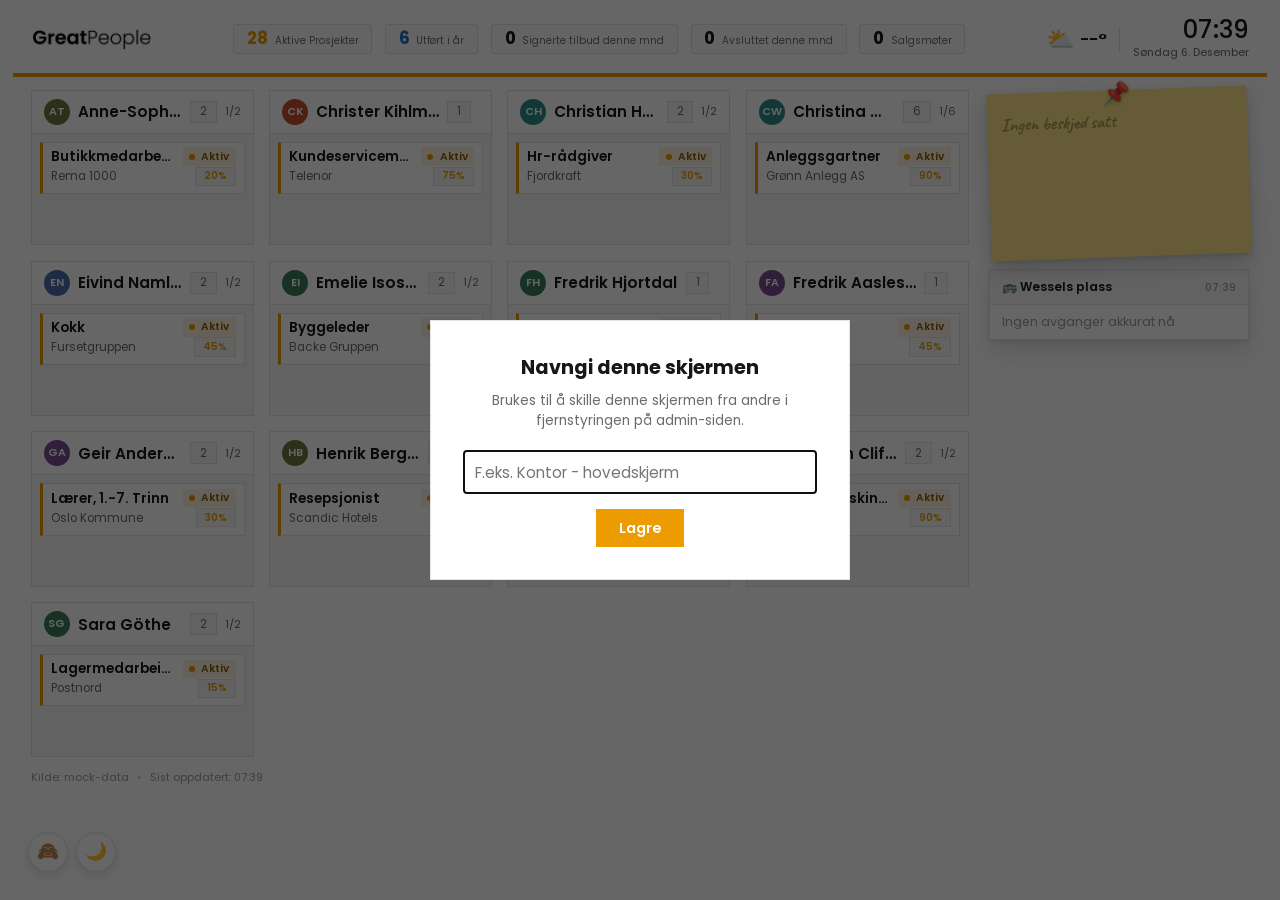
==== commit daa9e2ab: "Vis siste LinkedIn-innlegg fra folk hos oss på tavlen Nytt panel i sidespalten, ved siden av kundeny" ====
--- a/index.html
+++ b/index.html
@@ -55,6 +55,11 @@
         <div class="teamskanal-liste" id="teamskanalListe"></div>
       </div>
 
+      <div class="linkedin" id="linkedinPanel" hidden>
+        <div class="linkedin-header" id="linkedinHeader">💼 LinkedIn</div>
+        <div class="linkedin-liste" id="linkedinListe"></div>
+      </div>
+
       <div class="kundenytt" id="kundenyttPanel" hidden>
         <div class="kundenytt-header" id="kundenyttHeader">📣 Kundenytt</div>
         <div class="kundenytt-liste" id="kundenyttListe"></div>
@@ -72,6 +77,12 @@
 
   <button id="gjesteKnapp" class="gjeste-knapp" type="button" title="Gjestevisning (Ctrl+Shift+G)" aria-label="Vis gjestevisning">🙈</button>
   <button id="temaBtn" class="gjeste-knapp tema-knapp" type="button" title="Bytt tema" aria-label="Bytt mørkt/lyst tema">🌙</button>
+
+  <!-- Bilde-oppslag fra admin (functions/api/bilde.js) - stort bilde over store deler av
+       skjermen, fjernes manuelt fra admin eller automatisk etter 2 timer (KV-TTL). -->
+  <div class="bilde-oppslag" id="bildeOppslag" hidden>
+    <img id="bildeOppslagBilde" alt="Oppslag">
+  </div>
 
   <div class="feiring" id="feiringBanner" hidden>
     <div class="feiring-track" id="feiringTrack">
@@ -185,6 +196,7 @@
 <script src="feiring.js"></script>
 <script src="nrk.js"></script>
 <script src="kundenytt.js"></script>
+<script src="linkedin.js"></script>
 <script src="teamskanal.js"></script>
 <script src="bursdager.js"></script>
 <script src="app.js"></script>
--- a/style.css
+++ b/style.css
@@ -718,6 +718,42 @@
   left: 76px;
 }
 
+/* ---------- Bilde-oppslag (admin) ---------- */
+
+/* Under gjestevisning (1000) med vilje - et internt oppslag skal ikke vises til
+   besøkende i gjestevinduet 11:00-11:30. Over nyhetsbanneret (1001) er uviktig her,
+   siden bakgrunnen uansett dekker hele skjermen. */
+.bilde-oppslag {
+  position: fixed;
+  inset: 0;
+  z-index: 900;
+  background: rgba(10, 10, 10, 0.8);
+  display: flex;
+  align-items: center;
+  justify-content: center;
+  padding: 5vh 5vw;
+  opacity: 0;
+  pointer-events: none;
+  transition: opacity 0.4s ease;
+}
+
+.bilde-oppslag.vis {
+  opacity: 1;
+  pointer-events: auto;
+}
+
+.bilde-oppslag[hidden] {
+  display: none;
+}
+
+.bilde-oppslag img {
+  max-width: 100%;
+  max-height: 100%;
+  object-fit: contain;
+  background: #fff;
+  box-shadow: 0 20px 60px rgba(0, 0, 0, 0.5);
+}
+
 /* ---------- Post-it ---------- */
 
 .postit {
@@ -918,16 +954,25 @@
   color: var(--text-muted);
 }
 
-/* ---------- Teamskanal (siste meldinger fra Teams-gruppechatten) ---------- */
-
-.teamskanal {
-  flex: 0 0 auto;
+/* ---------- LinkedIn (siste innlegg fra folk hos oss) ---------- */
+/* Samme form som kundenytt-panelet - de står rett over hverandre i spalten, og to
+   ulike kortformer ved siden av hverandre ville sett tilfeldig ut. */
+
+.linkedin {
+  flex: 0 0 auto;
+  max-height: 150px; /* ett innlegg av gangen, som kundenytt - men navnet tar en linje ekstra */
   background: var(--surface);
   border: 1px solid var(--border);
   box-shadow: 0 10px 20px rgba(0, 0, 0, 0.12), 0 2px 4px rgba(0, 0, 0, 0.08);
-}
-
-.teamskanal-header {
+  transform: translateX(120%);
+  transition: transform 0.5s cubic-bezier(0.34, 1.56, 0.64, 1);
+}
+
+.linkedin.vis {
+  transform: translateX(0);
+}
+
+.linkedin-header {
   display: flex;
   align-items: baseline;
   justify-content: space-between;
@@ -939,6 +984,65 @@
   background: var(--bg-1);
 }
 
+.linkedin-liste {
+  padding: 8px 12px;
+  display: flex;
+  flex-direction: column;
+  gap: 0.5rem;
+  max-height: 110px;
+  overflow: hidden;
+  transition: opacity 0.3s ease;
+}
+
+.linkedin-liste.bytter { opacity: 0; }
+
+.linkedin-rad { display: flex; flex-direction: column; gap: 0.1rem; }
+
+.linkedin-navn {
+  font-size: 0.74rem;
+  font-weight: 700;
+  color: var(--text);
+  text-transform: uppercase;
+  letter-spacing: 0.02em;
+}
+
+.linkedin-tekst {
+  font-size: 0.8rem;
+  color: var(--text);
+  line-height: 1.3;
+  display: -webkit-box;
+  -webkit-line-clamp: 3;
+  -webkit-box-orient: vertical;
+  overflow: hidden;
+  text-overflow: ellipsis;
+}
+
+.linkedin-tid {
+  font-size: 0.7rem;
+  color: var(--text-muted);
+}
+
+/* ---------- Teamskanal (siste meldinger fra Teams-gruppechatten) ---------- */
+
+.teamskanal {
+  flex: 0 0 auto;
+  background: var(--surface);
+  border: 1px solid var(--border);
+  box-shadow: 0 10px 20px rgba(0, 0, 0, 0.12), 0 2px 4px rgba(0, 0, 0, 0.08);
+}
+
+.teamskanal-header {
+  display: flex;
+  align-items: baseline;
+  justify-content: space-between;
+  gap: 0.5rem;
+  padding: 8px 12px;
+  font-weight: 600;
+  font-size: 0.76rem;
+  border-bottom: 1px solid var(--border);
+  background: var(--bg-1);
+}
+
 .teamskanal-liste {
   padding: 8px 12px;
   display: flex;
@@ -981,8 +1085,9 @@
 
 /* ---------- Gjestevisning (Ctrl+Shift+G) ---------- */
 
-/* Gjestesiden er det besøkende og kunder ser (aktiveres automatisk 11:00-11:30, se
-   sjekkGjestevindu i app.js). Formspråket er hentet fra greatpeople.no: Poppins i vekt
+/* Gjestesiden er det besøkende og kunder ser (skrus på manuelt - hurtigtast, knapp,
+   eller fjernstyring fra /admin, se settGjestevisning i app.js). Formspråket er hentet
+   fra greatpeople.no: Poppins i vekt
    500 på store overskrifter, skarpe kanter, hvit flate med sort tekst og oransje aksent,
    og et venstrestilt hero-utsagn i stedet for en midtstilt tallvegg. Ingen kandidat-
    eller kundenavn skal forekomme her - kun aggregerte tall. */
@@ -1601,6 +1706,7 @@
   .postit { right: 170px; bottom: 108px; width: 160px; }
   .busstider { right: 12px; bottom: 276px; width: 150px; }
   .kundenytt { right: 12px; bottom: 144px; width: 150px; max-height: 120px; }
+  .linkedin { right: 12px; width: 150px; max-height: 120px; }
   .feiring-item { font-size: 0.95rem; }
   .nyheter-item { font-size: 0.95rem; }
   .gjeste-stat { flex-basis: 45%; }
